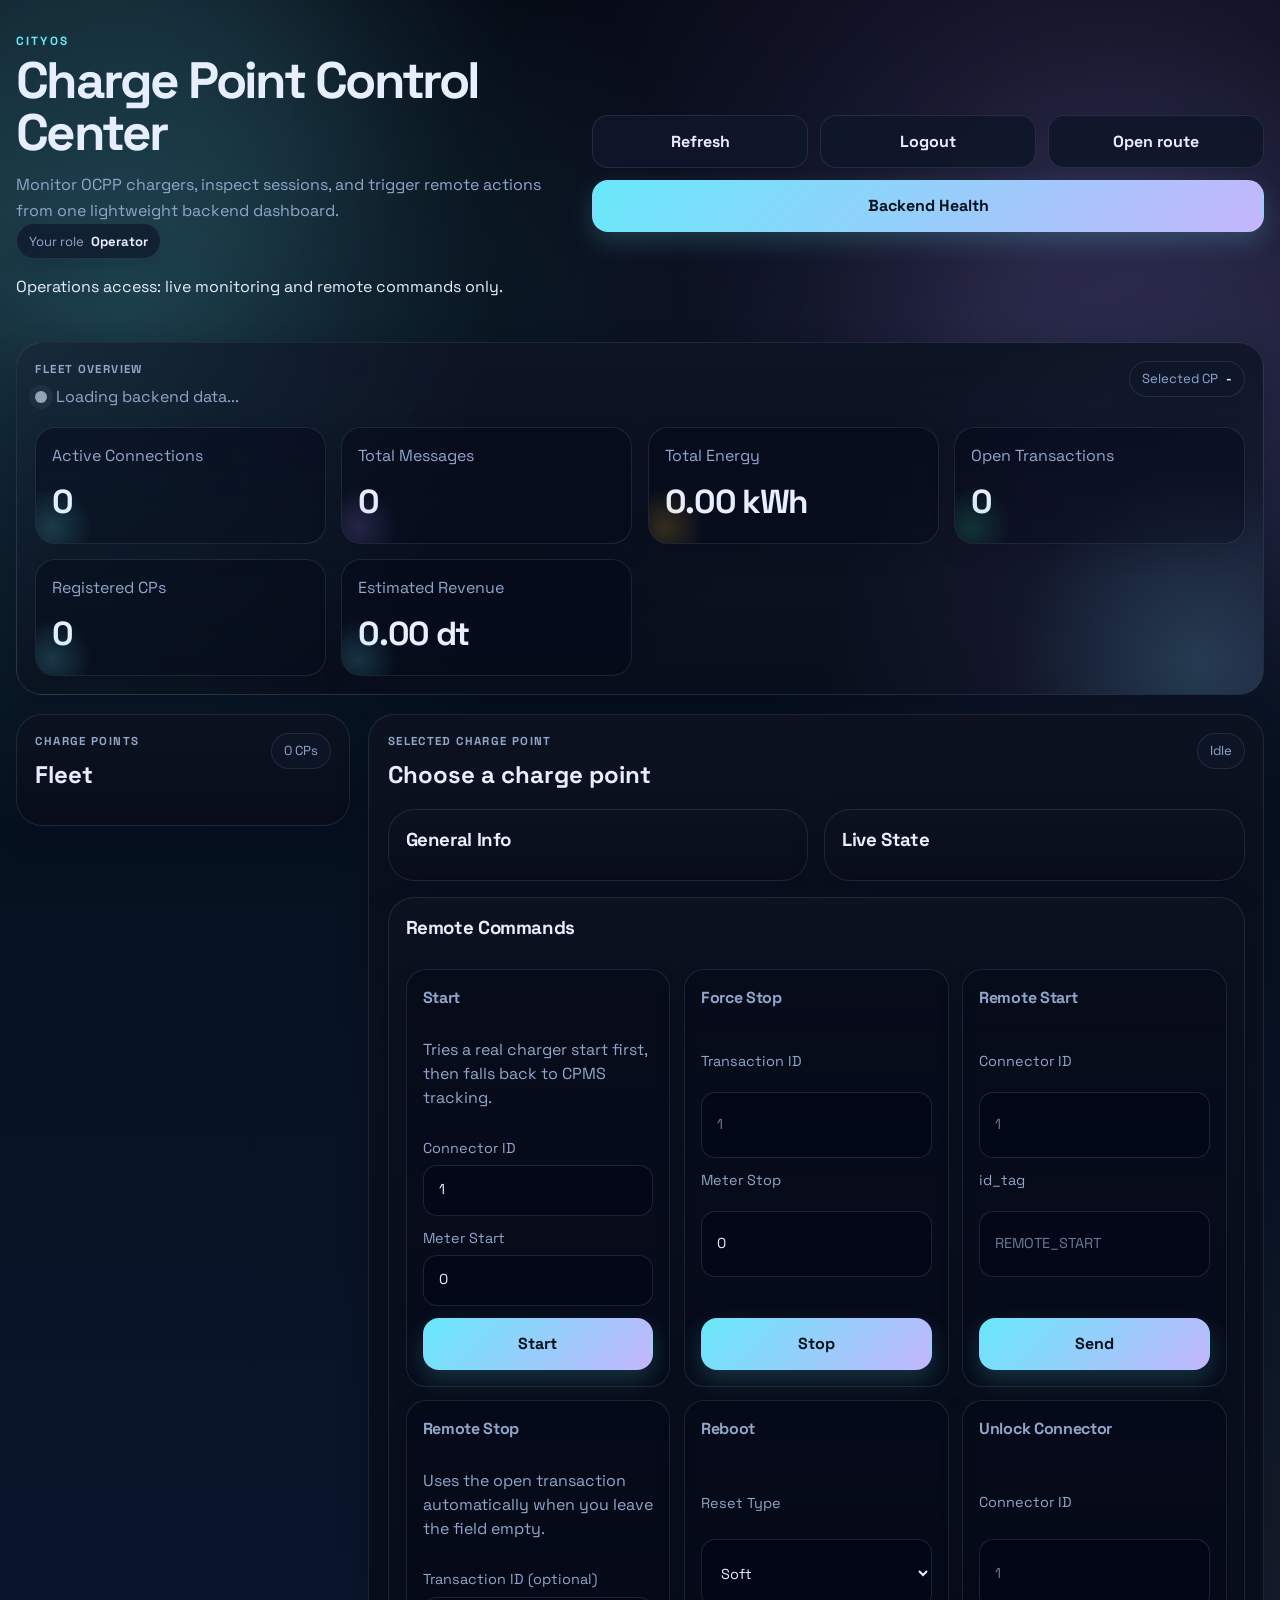
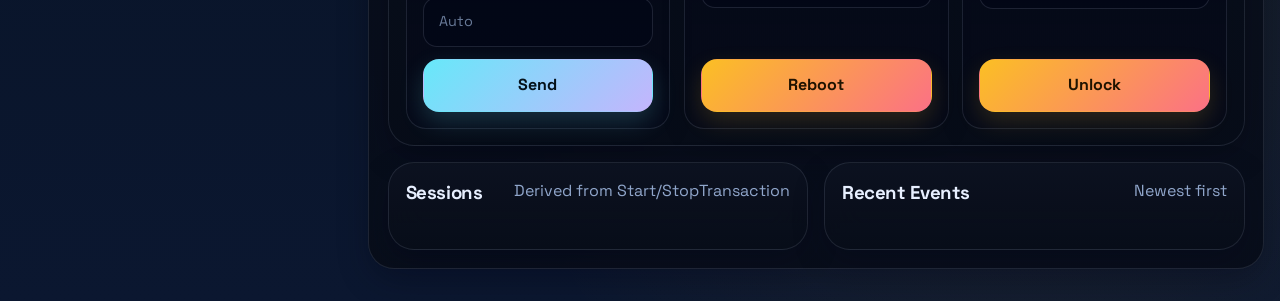
==== frontend/dashboard.html @ ec41eb7d "Refactor login page and styles; remove obsolete test files - Updated the title and meta description " ====
<!doctype html>
<html lang="en">
  <head>
    <meta charset="UTF-8" />
    <meta name="viewport" content="width=device-width, initial-scale=1.0" />
    <title>CityOs Dashboard</title>
    <meta
      name="description"
      content="dashboard for monitoring OCPP charge points and sending remote commands."
    />
    <link rel="canonical" href="/cityos" />
    <link rel="stylesheet" href="/frontend/styles.css" />
    <script defer src="/frontend/app.js"></script>
  </head>
  <body>
    <div class="bg-orb bg-orb-a"></div>
    <div class="bg-orb bg-orb-b"></div>

    <div id="app-shell" class="app-shell">
      <header class="shell header">
        <div>
          <p class="eyebrow">CityOs</p>
          <h1>Charge Point Control Center</h1>
          <p class="lede">
            Monitor OCPP chargers, inspect sessions, and trigger remote actions from one lightweight backend dashboard.
          </p>
          <div class="meta-chip role-chip">
            <span>Your role</span>
            <strong id="role-badge">operator</strong>
          </div>
          <p id="role-description" class="role-description">Operations view.</p>
        </div>
        <div class="header-actions">
          <button id="refresh-btn" class="btn btn-secondary" type="button">Refresh</button>
          <button id="logout-btn" class="btn btn-secondary" type="button">Logout</button>
          <a class="btn btn-secondary" href="/cityos">Open route</a>
          <a class="btn btn-primary" href="/health" target="_blank" rel="noreferrer">Backend Health</a>
        </div>
      </header>

      <main class="shell layout">
        <section class="panel hero">
          <div class="hero-top">
            <div>
              <p class="section-label">Fleet Overview</p>
              <div class="status-row">
                <span id="global-status" class="status-dot status-unknown"></span>
                <span id="global-status-text">Loading backend data...</span>
              </div>
            </div>
            <div class="meta-chip">
              <span>Selected CP</span>
              <strong id="selected-cp-label">-</strong>
            </div>
          </div>

          <div class="stats-grid">
            <article class="stat-card">
              <span>Active Connections</span>
              <strong id="metric-active-connections">0</strong>
            </article>
            <article class="stat-card">
              <span>Total Messages</span>
              <strong id="metric-total-messages">0</strong>
            </article>
            <article class="stat-card">
              <span>Total Energy</span>
              <strong id="metric-total-energy">0.00 kWh</strong>
            </article>
            <article class="stat-card">
              <span>Open Transactions</span>
              <strong id="metric-open-transactions">0</strong>
            </article>
            <article class="stat-card">
              <span>Registered CPs</span>
              <strong id="metric-registered-cps">0</strong>
            </article>
            <article class="stat-card">
              <span>Estimated Revenue</span>
              <strong id="metric-estimated-revenue">0.00 dt</strong>
            </article>
          </div>
        </section>

        <section class="panel sidebar">
          <div class="panel-head">
            <div>
              <p class="section-label">Charge Points</p>
              <h2>Fleet</h2>
            </div>
            <span id="fleet-count" class="badge">0 CPs</span>
          </div>
          <div id="cp-list" class="cp-list"></div>
        </section>

        <section class="panel detail">
          <div class="panel-head">
            <div>
              <p class="section-label">Selected Charge Point</p>
              <h2 id="detail-title">Choose a charge point</h2>
            </div>
            <span id="detail-status" class="badge badge-neutral">Idle</span>
          </div>

          <div class="detail-grid">
            <div class="card">
              <h3>General Info</h3>
              <dl id="general-info" class="kv-list"></dl>
            </div>

            <div class="card">
              <h3>Live State</h3>
              <dl id="live-state" class="kv-list"></dl>
            </div>

            <div class="card full-span">
              <div class="panel-head slim">
                <h3>Remote Commands</h3>
              </div>

              <div class="command-grid">
                <form id="force-start-form" class="command-card">
                  <h4>Start</h4>
                  <p class="note">Tries a real charger start first, then falls back to CPMS tracking.</p>
                  <label>Connector ID <input name="connector_id" type="number" min="1" value="1" /></label>
                  <label>Meter Start <input name="meter_start" type="number" min="0" value="0" /></label>
                  <button class="btn btn-primary" type="submit">Start</button>
                </form>

                <form id="force-stop-form" class="command-card">
                  <h4>Force Stop</h4>
                  <label>Transaction ID <input name="transaction_id" type="number" min="1" placeholder="1" /></label>
                  <label>Meter Stop <input name="meter_stop" type="number" min="0" value="0" /></label>
                  <button class="btn btn-primary" type="submit">Stop</button>
                </form>

                <form id="remote-start-form" class="command-card">
                  <h4>Remote Start</h4>
                  <label>Connector ID <input name="connector_id" type="number" min="1" placeholder="1" /></label>
                  <label>id_tag <input name="id_tag" type="text" placeholder="REMOTE_START" /></label>
                  <button class="btn btn-primary" type="submit">Send</button>
                </form>

                <form id="remote-stop-form" class="command-card">
                  <h4>Remote Stop</h4>
                  <p class="note">Uses the open transaction automatically when you leave the field empty.</p>
                  <label>Transaction ID (optional) <input name="transaction_id" type="number" min="1" placeholder="Auto" /></label>
                  <button class="btn btn-primary" type="submit">Send</button>
                </form>

                <form id="remote-reboot-form" class="command-card">
                  <h4>Reboot</h4>
                  <label>
                    Reset Type
                    <select name="reset_type">
                      <option value="Soft">Soft</option>
                      <option value="Hard">Hard</option>
                    </select>
                  </label>
                  <button class="btn btn-warning" type="submit">Reboot</button>
                </form>

                <form id="unlock-form" class="command-card">
                  <h4>Unlock Connector</h4>
                  <label>Connector ID <input name="connector_id" type="number" min="1" placeholder="1" /></label>
                  <button class="btn btn-warning" type="submit">Unlock</button>
                </form>
              </div>
            </div>

            <div class="card full-span">
              <div class="panel-head slim">
                <h3>Administration</h3>
              </div>

              <div class="admin-grid">
                <section class="admin-card" id="charge-point-card" data-role="management">
                  <div class="panel-head slim">
                    <h4>Register Charge Point</h4>
                    <span class="note">Adds offline or upcoming chargers to the fleet</span>
                  </div>

                  <form id="charge-point-form" class="admin-form">
                    <label>CPID <input name="cp_id" type="text" placeholder="CP-001" required /></label>
                    <label>Label <input name="label" type="text" placeholder="Main entrance charger" /></label>
                    <label>Site <input name="site" type="text" placeholder="HQ" /></label>
                    <label>Connector Count <input name="connector_count" type="number" min="1" value="1" /></label>
                    <label>Tariff per kWh <input name="tariff_per_kwh" type="number" min="0" step="0.01" placeholder="0.35" /></label>
                    <label>Notes <input name="notes" type="text" placeholder="Optional context" /></label>
                    <button class="btn btn-primary" type="submit">Save Charge Point</button>
                  </form>

                  <div id="registered-cp-list" class="entity-list"></div>
                </section>

                <section class="admin-card" id="user-card" data-role="admin">
                  <div class="panel-head slim">
                    <h4>Users</h4>
                    <span class="note">Admin, STEG, and operator accounts</span>
                  </div>

                  <form id="user-form" class="admin-form">
                    <label>Email <input name="email" type="email" placeholder="operator@rback.local" required /></label>
                    <label>Name <input name="name" type="text" placeholder="Operator" /></label>
                    <label>Password <input name="password" type="password" placeholder="Create password" required /></label>
                    <label>Role
                      <select name="role">
                        <option value="operator">operator</option>
                        <option value="steg">STEG</option>
                        <option value="admin">admin</option>
                      </select>
                    </label>
                    <button class="btn btn-primary" type="submit">Create User</button>
                  </form>

                  <div id="user-list" class="entity-list"></div>
                </section>
              </div>
            </div>

            <div class="card full-span" id="billing-card" data-role="billing">
              <div class="panel-head slim">
                <h3>Billing</h3>
                <span class="note">Fixed tariff x delivered energy</span>
              </div>
              <dl id="billing-summary" class="kv-list"></dl>
            </div>

            <div class="card">
              <div class="panel-head slim">
                <h3>Sessions</h3>
                <span class="note">Derived from Start/StopTransaction</span>
              </div>
              <div id="session-list" class="timeline"></div>
            </div>

            <div class="card">
              <div class="panel-head slim">
                <h3>Recent Events</h3>
                <span class="note">Newest first</span>
              </div>
              <div id="event-list" class="timeline"></div>
            </div>
          </div>
        </section>
      </main>

      <template id="cp-item-template">
        <button class="cp-item" type="button">
          <div>
            <strong class="cp-item-id"></strong>
            <p class="cp-item-subtitle"></p>
          </div>
          <span class="badge badge-neutral cp-item-badge"></span>
        </button>
      </template>

      <template id="timeline-item-template">
        <article class="timeline-item">
          <div class="timeline-item-head">
            <strong class="timeline-title"></strong>
            <span class="timeline-time"></span>
          </div>
          <p class="timeline-body"></p>
        </article>
      </template>

      <div id="toast" class="toast" aria-live="polite"></div>
    </div>
  </body>
</html>
---- frontend/styles.css ----
@import url('https://fonts.googleapis.com/css2?family=JetBrains+Mono:wght@400;600&family=Space+Grotesk:wght@400;500;700&display=swap');

:root {
  color-scheme: dark;
  --bg: #06111f;
  --bg-2: #0b1730;
  --bg-3: #050b16;
  --panel: rgba(14, 22, 39, 0.78);
  --panel-strong: rgba(10, 16, 30, 0.95);
  --border: rgba(148, 163, 184, 0.16);
  --border-strong: rgba(94, 234, 212, 0.34);
  --text: #e7efff;
  --muted: #90a6cb;
  --accent: #67e8f9;
  --accent-2: #a78bfa;
  --accent-3: #fbbf24;
  --danger: #fb7185;
  --warning: #fbbf24;
  --success: #34d399;
  --shadow: 0 24px 70px rgba(2, 6, 23, 0.42);
  --shadow-soft: 0 12px 32px rgba(2, 6, 23, 0.24);
  --radius: 26px;
}

* {
  box-sizing: border-box;
}

html {
  scroll-behavior: smooth;
}

body {
  margin: 0;
  min-height: 100vh;
  font-family: 'Space Grotesk', sans-serif;
  line-height: 1.5;
  color: var(--text);
  background:
    radial-gradient(circle at 10% 15%, rgba(103, 232, 249, 0.16), transparent 28%),
    radial-gradient(circle at 85% 10%, rgba(167, 139, 250, 0.16), transparent 30%),
    radial-gradient(circle at 80% 85%, rgba(251, 191, 36, 0.08), transparent 28%),
    linear-gradient(180deg, #030711 0%, var(--bg) 40%, var(--bg-2) 100%);
}

body.auth-locked {
  overflow: hidden;
}

button,
input,
select {
  font: inherit;
}

button {
  cursor: pointer;
}

input,
select {
  width: 100%;
  border-radius: 14px;
  border: 1px solid rgba(148, 163, 184, 0.2);
  background: rgba(2, 6, 23, 0.72);
  color: var(--text);
  padding: 0.85rem 0.95rem;
  transition: border-color 0.2s ease, transform 0.2s ease;
}

input:focus,
select:focus {
  outline: none;
  border-color: rgba(94, 234, 212, 0.75);
  box-shadow: 0 0 0 4px rgba(94, 234, 212, 0.12);
}

.shell {
  width: min(1480px, calc(100vw - 2rem));
  margin: 0 auto;
}

.app-shell {
  display: block;
  position: relative;
  z-index: 1;
}

.login-screen {
  min-height: 100vh;
  display: grid;
  align-items: center;
  padding: 2rem 0;
}

.login-card {
  display: grid;
  grid-template-columns: minmax(0, 1.05fr) minmax(320px, 0.95fr);
  gap: 1.4rem;
  width: min(920px, 100%);
  margin: 0 auto;
  padding: 1.4rem;
  border-radius: 30px;
  border: 1px solid rgba(148, 163, 184, 0.18);
  background:
    radial-gradient(circle at top left, rgba(103, 232, 249, 0.14), transparent 34%),
    radial-gradient(circle at bottom right, rgba(167, 139, 250, 0.14), transparent 32%),
    linear-gradient(180deg, rgba(12, 18, 32, 0.96), rgba(7, 13, 24, 0.9));
  box-shadow: var(--shadow);
  backdrop-filter: blur(18px);
  animation: fade-up 420ms ease both;
}

.login-card.single-column {
  grid-template-columns: minmax(0, 1fr);
  width: min(560px, 100%);
}

.login-copy {
  display: grid;
  align-content: center;
  padding: 1.2rem;
  border-radius: 24px;
  background:
    radial-gradient(circle at top left, rgba(94, 234, 212, 0.14), transparent 42%),
    radial-gradient(circle at bottom right, rgba(124, 58, 237, 0.16), transparent 40%),
    rgba(2, 6, 23, 0.34);
}

.login-copy .lede {
  max-width: 36ch;
}

.login-form {
  display: grid;
  align-content: center;
  gap: 0.9rem;
  padding: 1.2rem;
  border-radius: 24px;
  border: 1px solid var(--border);
  background: linear-gradient(180deg, rgba(2, 6, 23, 0.58), rgba(2, 6, 23, 0.42));
}

.login-form label {
  display: grid;
  gap: 0.35rem;
  color: var(--muted);
  font-size: 0.92rem;
}

.login-submit {
  width: 100%;
}

.login-error {
  min-height: 1.25rem;
  margin: 0;
  color: #fda4af;
  font-size: 0.92rem;
}

.login-note {
  margin: 0;
}

.header {
  display: flex;
  justify-content: space-between;
  gap: 1rem;
  align-items: center;
  padding: 2rem 0 1.15rem;
  margin-bottom: 0.5rem;
  animation: fade-up 520ms ease both;
}

.eyebrow {
  margin: 0 0 0.35rem;
  color: var(--accent);
  text-transform: uppercase;
  letter-spacing: 0.18em;
  font-size: 0.74rem;
  font-weight: 700;
}

h1,
h2,
h3,
h4,
strong {
  margin: 0;
  font-family: 'Space Grotesk', sans-serif;
}

h1 {
  font-size: clamp(2.2rem, 4vw, 4rem);
  line-height: 1;
  letter-spacing: -0.05em;
}

.lede {
  max-width: 68ch;
  margin: 0.9rem 0 0;
  color: var(--muted);
  line-height: 1.6;
}

.header-actions {
  display: flex;
  flex-wrap: wrap;
  gap: 0.75rem;
  justify-content: flex-end;
  min-width: min(100%, 42rem);
}

.header-actions .btn {
  flex: 1 1 10rem;
}

.layout {
  display: grid;
  grid-template-columns: 334px minmax(0, 1fr);
  gap: 1.15rem;
  padding-bottom: 2rem;
  align-items: start;
}

.panel,
.card {
  background:
    linear-gradient(180deg, rgba(12, 18, 32, 0.96), rgba(8, 13, 25, 0.9));
  border: 1px solid var(--border);
  border-radius: var(--radius);
  box-shadow: var(--shadow-soft);
  backdrop-filter: blur(18px);
}

.panel {
  padding: 1.15rem;
}

.hero {
  grid-column: 1 / -1;
  position: relative;
  overflow: hidden;
  background:
    radial-gradient(circle at top left, rgba(103, 232, 249, 0.1), transparent 36%),
    radial-gradient(circle at bottom right, rgba(167, 139, 250, 0.12), transparent 34%),
    linear-gradient(180deg, rgba(13, 20, 36, 0.98), rgba(9, 15, 28, 0.92));
}

.hero::after {
  content: '';
  position: absolute;
  inset: auto -10% -45% auto;
  width: 24rem;
  height: 24rem;
  border-radius: 999px;
  background: radial-gradient(circle, rgba(103, 232, 249, 0.15), transparent 68%);
  pointer-events: none;
}

.hero .panel-head,
.detail .panel-head,
.sidebar .panel-head {
  position: relative;
  z-index: 1;
}

.hero-top,
.panel-head {
  display: flex;
  justify-content: space-between;
  gap: 1rem;
  align-items: flex-start;
}

.panel-head.slim {
  margin-bottom: 1rem;
}

.section-label {
  margin: 0 0 0.4rem;
  color: var(--muted);
  text-transform: uppercase;
  letter-spacing: 0.12em;
  font-size: 0.72rem;
  font-weight: 700;
}

.status-row {
  display: flex;
  align-items: center;
  gap: 0.55rem;
  color: var(--muted);
}

.status-dot {
  width: 0.75rem;
  height: 0.75rem;
  border-radius: 999px;
  background: #64748b;
  box-shadow: 0 0 0 6px rgba(148, 163, 184, 0.08);
}

.status-connected {
  background: #34d399;
  box-shadow: 0 0 0 6px rgba(52, 211, 153, 0.12);
}

.status-warning {
  background: #fbbf24;
  box-shadow: 0 0 0 6px rgba(251, 191, 36, 0.12);
}

.status-danger {
  background: #fb7185;
  box-shadow: 0 0 0 6px rgba(251, 113, 133, 0.12);
}

.status-unknown {
  background: #94a3b8;
}

.meta-chip,
.badge {
  display: inline-flex;
  align-items: center;
  gap: 0.45rem;
  padding: 0.45rem 0.75rem;
  border-radius: 999px;
  border: 1px solid var(--border);
  background: rgba(15, 23, 42, 0.72);
  color: var(--muted);
  font-size: 0.82rem;
}

.meta-chip {
  box-shadow: 0 10px 22px rgba(2, 6, 23, 0.12);
}

.meta-chip strong {
  color: var(--text);
}

.badge-neutral {
  color: var(--muted);
}

.badge-success {
  border-color: rgba(52, 211, 153, 0.3);
  color: #86efac;
}

.badge-danger {
  border-color: rgba(251, 113, 133, 0.3);
  color: #fda4af;
}

.badge-warning {
  border-color: rgba(251, 191, 36, 0.3);
  color: #fde68a;
}

.stats-grid {
  display: grid;
  grid-template-columns: repeat(4, minmax(0, 1fr));
  gap: 0.95rem;
  margin-top: 1.15rem;
  position: relative;
  z-index: 1;
}

.stat-card,
.command-card {
  border: 1px solid var(--border);
  border-radius: 20px;
  background: linear-gradient(180deg, rgba(2, 6, 23, 0.46), rgba(2, 6, 23, 0.34));
  padding: 1rem;
  box-shadow: 0 8px 24px rgba(2, 6, 23, 0.14);
}

.stat-card {
  position: relative;
  overflow: hidden;
  min-height: 112px;
}

.stat-card::before {
  content: '';
  position: absolute;
  inset: auto auto -1.5rem -1.5rem;
  width: 5rem;
  height: 5rem;
  border-radius: 999px;
  background: radial-gradient(circle, rgba(103, 232, 249, 0.18), transparent 70%);
  pointer-events: none;
}

.stat-card:nth-child(2)::before {
  background: radial-gradient(circle, rgba(167, 139, 250, 0.18), transparent 70%);
}

.stat-card:nth-child(3)::before {
  background: radial-gradient(circle, rgba(251, 191, 36, 0.18), transparent 70%);
}

.stat-card:nth-child(4)::before {
  background: radial-gradient(circle, rgba(52, 211, 153, 0.18), transparent 70%);
}

.stat-card span,
.command-card h4,
.kv-list dt,
.note,
.timeline-time {
  color: var(--muted);
}

.stat-card strong {
  display: block;
  margin-top: 0.55rem;
  font-size: clamp(1.35rem, 2.6vw, 2.2rem);
  letter-spacing: -0.04em;
}

.sidebar {
  position: sticky;
  top: 1rem;
  align-self: start;
  max-height: calc(100vh - 2rem);
  overflow: auto;
  padding-bottom: 1rem;
}

.sidebar::-webkit-scrollbar,
.timeline::-webkit-scrollbar,
.cp-list::-webkit-scrollbar {
  width: 10px;
}

.sidebar::-webkit-scrollbar-thumb,
.timeline::-webkit-scrollbar-thumb,
.cp-list::-webkit-scrollbar-thumb {
  background: rgba(148, 163, 184, 0.22);
  border-radius: 999px;
}

.cp-list {
  display: grid;
  gap: 0.75rem;
  margin-top: 1rem;
  padding-right: 0.15rem;
}

.cp-item {
  display: flex;
  justify-content: space-between;
  align-items: center;
  gap: 1rem;
  width: 100%;
  border-radius: 18px;
  border: 1px solid var(--border);
  background:
    linear-gradient(180deg, rgba(15, 23, 42, 0.96), rgba(9, 15, 28, 0.96));
  color: var(--text);
  padding: 0.95rem 1rem;
  text-align: left;
  transition: transform 0.18s ease, border-color 0.18s ease, background 0.18s ease, box-shadow 0.18s ease;
}

.cp-item:hover,
.cp-item:focus-visible {
  transform: translateY(-2px);
  border-color: rgba(103, 232, 249, 0.45);
  box-shadow: 0 14px 30px rgba(2, 6, 23, 0.18);
}

.cp-item.active {
  border-color: rgba(103, 232, 249, 0.6);
  background:
    radial-gradient(circle at top right, rgba(103, 232, 249, 0.12), transparent 30%),
    linear-gradient(180deg, rgba(10, 30, 34, 0.98), rgba(9, 15, 28, 0.98));
}

.cp-item-id {
  display: block;
  font-size: 1.02rem;
}

.cp-item-subtitle {
  margin: 0.25rem 0 0;
  color: var(--muted);
  font-size: 0.86rem;
}

.detail {
  display: grid;
  gap: 1rem;
}

.detail-grid {
  display: grid;
  grid-template-columns: repeat(2, minmax(0, 1fr));
  gap: 1rem;
}

.card {
  padding: 1rem 1.05rem;
}

.card h3,
.command-card h4 {
  letter-spacing: -0.02em;
}

.card h3 {
  margin-bottom: 0.65rem;
}

.full-span {
  grid-column: 1 / -1;
}

.kv-list {
  display: grid;
  grid-template-columns: 1fr;
  gap: 0.8rem;
  margin: 0;
}

.kv-row {
  display: grid;
  gap: 0.25rem;
}

.kv-row dd {
  margin: 0;
  color: var(--text);
  word-break: break-word;
}

.command-grid {
  display: grid;
  grid-template-columns: repeat(3, minmax(0, 1fr));
  gap: 0.85rem;
}

.admin-grid {
  display: grid;
  grid-template-columns: repeat(2, minmax(0, 1fr));
  gap: 0.9rem;
}

.admin-card {
  display: grid;
  gap: 0.85rem;
  padding: 1rem;
  border: 1px solid var(--border);
  border-radius: 22px;
  background: rgba(2, 6, 23, 0.34);
}

.admin-card h4 {
  font-size: 1rem;
}

.admin-form {
  display: grid;
  gap: 0.75rem;
}

.admin-form label {
  display: grid;
  gap: 0.35rem;
  color: var(--muted);
  font-size: 0.9rem;
}

.entity-list {
  display: grid;
  gap: 0.7rem;
}

.entity-item {
  display: grid;
  gap: 0.45rem;
  border: 1px solid rgba(148, 163, 184, 0.16);
  border-radius: 18px;
  background: rgba(15, 23, 42, 0.56);
  padding: 0.85rem;
}

.entity-item-head {
  display: flex;
  justify-content: space-between;
  gap: 0.75rem;
  align-items: center;
}

.entity-item-body {
  margin: 0;
  color: var(--muted);
  font-size: 0.9rem;
}

.command-card {
  display: grid;
  gap: 0.75rem;
}

.command-card h4 {
  font-size: 1rem;
}

.command-card label {
  display: grid;
  gap: 0.35rem;
  color: var(--muted);
  font-size: 0.9rem;
}

.command-card input,
.command-card select,
.login-form input {
  border-color: rgba(148, 163, 184, 0.18);
  background: rgba(2, 6, 23, 0.7);
}

.command-card input::placeholder,
.login-form input::placeholder {
  color: rgba(144, 166, 203, 0.72);
}

.command-card button {
  margin-top: auto;
}

.btn {
  display: inline-flex;
  justify-content: center;
  align-items: center;
  gap: 0.45rem;
  border: 1px solid transparent;
  border-radius: 16px;
  padding: 0.82rem 1.05rem;
  min-height: 2.75rem;
  font-weight: 700;
  text-decoration: none;
  transition: transform 0.18s ease, box-shadow 0.18s ease, opacity 0.18s ease;
}

.btn:hover,
.btn:focus-visible {
  transform: translateY(-1px);
}

.btn-primary {
  color: #04111a;
  background: linear-gradient(135deg, #67e8f9, #c4b5fd);
  box-shadow: 0 10px 24px rgba(103, 232, 249, 0.18);
}

.btn-secondary {
  color: var(--text);
  background: rgba(15, 23, 42, 0.9);
  border-color: var(--border);
}

.btn-warning {
  color: #1f1300;
  background: linear-gradient(135deg, #fbbf24, #fb7185);
  box-shadow: 0 10px 24px rgba(251, 191, 36, 0.16);
}

.login-submit,
.command-card button,
.header-actions .btn,
.btn-primary,
.btn-secondary,
.btn-warning {
  width: 100%;
}

.timeline {
  display: grid;
  gap: 0.75rem;
}

.timeline-item {
  border: 1px solid var(--border);
  background: rgba(2, 6, 23, 0.44);
  border-radius: 18px;
  padding: 0.9rem;
}

.timeline-item + .timeline-item {
  margin-top: 0.05rem;
}

.timeline-item-head {
  display: flex;
  justify-content: space-between;
  gap: 0.75rem;
  align-items: baseline;
  margin-bottom: 0.45rem;
}

.timeline-title {
  font-size: 0.95rem;
}

.timeline-body {
  margin: 0;
  color: var(--text);
  font-size: 0.92rem;
  line-height: 1.5;
  word-break: break-word;
}

.toast {
  position: fixed;
  right: 1rem;
  bottom: 1rem;
  min-width: 280px;
  max-width: min(480px, calc(100vw - 2rem));
  padding: 1rem 1.1rem;
  border-radius: 18px;
  border: 1px solid var(--border);
  background: rgba(7, 15, 30, 0.96);
  box-shadow: var(--shadow);
  color: var(--text);
  opacity: 0;
  transform: translateY(12px);
  pointer-events: none;
  transition: opacity 0.22s ease, transform 0.22s ease;
}

.toast.success {
  box-shadow: 0 20px 60px rgba(52, 211, 153, 0.08), var(--shadow);
}

.toast.error {
  box-shadow: 0 20px 60px rgba(251, 113, 133, 0.08), var(--shadow);
}

.toast.show {
  opacity: 1;
  transform: translateY(0);
}

.toast.success {
  border-color: rgba(52, 211, 153, 0.3);
}

.toast.error {
  border-color: rgba(251, 113, 133, 0.4);
}

.bg-orb {
  position: fixed;
  width: 32rem;
  height: 32rem;
  border-radius: 999px;
  filter: blur(80px);
  pointer-events: none;
  opacity: 0.45;
  z-index: -1;
  mix-blend-mode: screen;
}

.bg-orb-a {
  top: -8rem;
  left: -10rem;
  background: rgba(103, 232, 249, 0.24);
}

.bg-orb-b {
  top: 8rem;
  right: -8rem;
  background: rgba(167, 139, 250, 0.24);
}

@keyframes fade-up {
  from {
    opacity: 0;
    transform: translateY(12px);
  }

  to {
    opacity: 1;
    transform: translateY(0);
  }
}

@media (max-width: 1180px) {
  .login-card,
  .layout {
    grid-template-columns: 1fr;
  }

  .sidebar {
    position: static;
    max-height: none;
  }

  .detail-grid,
  .command-grid,
  .admin-grid,
  .stats-grid {
    grid-template-columns: repeat(2, minmax(0, 1fr));
  }

  .header-actions {
    min-width: 0;
  }
}

@media (max-width: 780px) {
  .shell {
    width: min(100vw - 1rem, 100vw);
  }

  .login-screen {
    padding: 1rem 0;
  }

  .login-card {
    padding: 1rem;
  }

  .header {
    flex-direction: column;
    align-items: start;
  }

  .detail-grid,
  .command-grid,
  .admin-grid,
  .stats-grid {
    grid-template-columns: 1fr;
  }

  .hero-top,
  .panel-head,
  .timeline-item-head {
    flex-direction: column;
    align-items: start;
  }

  .header-actions {
    width: 100%;
  }

  .header-actions .btn {
    flex: 1 1 100%;
  }

  .hero::after {
    width: 16rem;
    height: 16rem;
  }

  .stats-grid {
    gap: 0.75rem;
  }
}
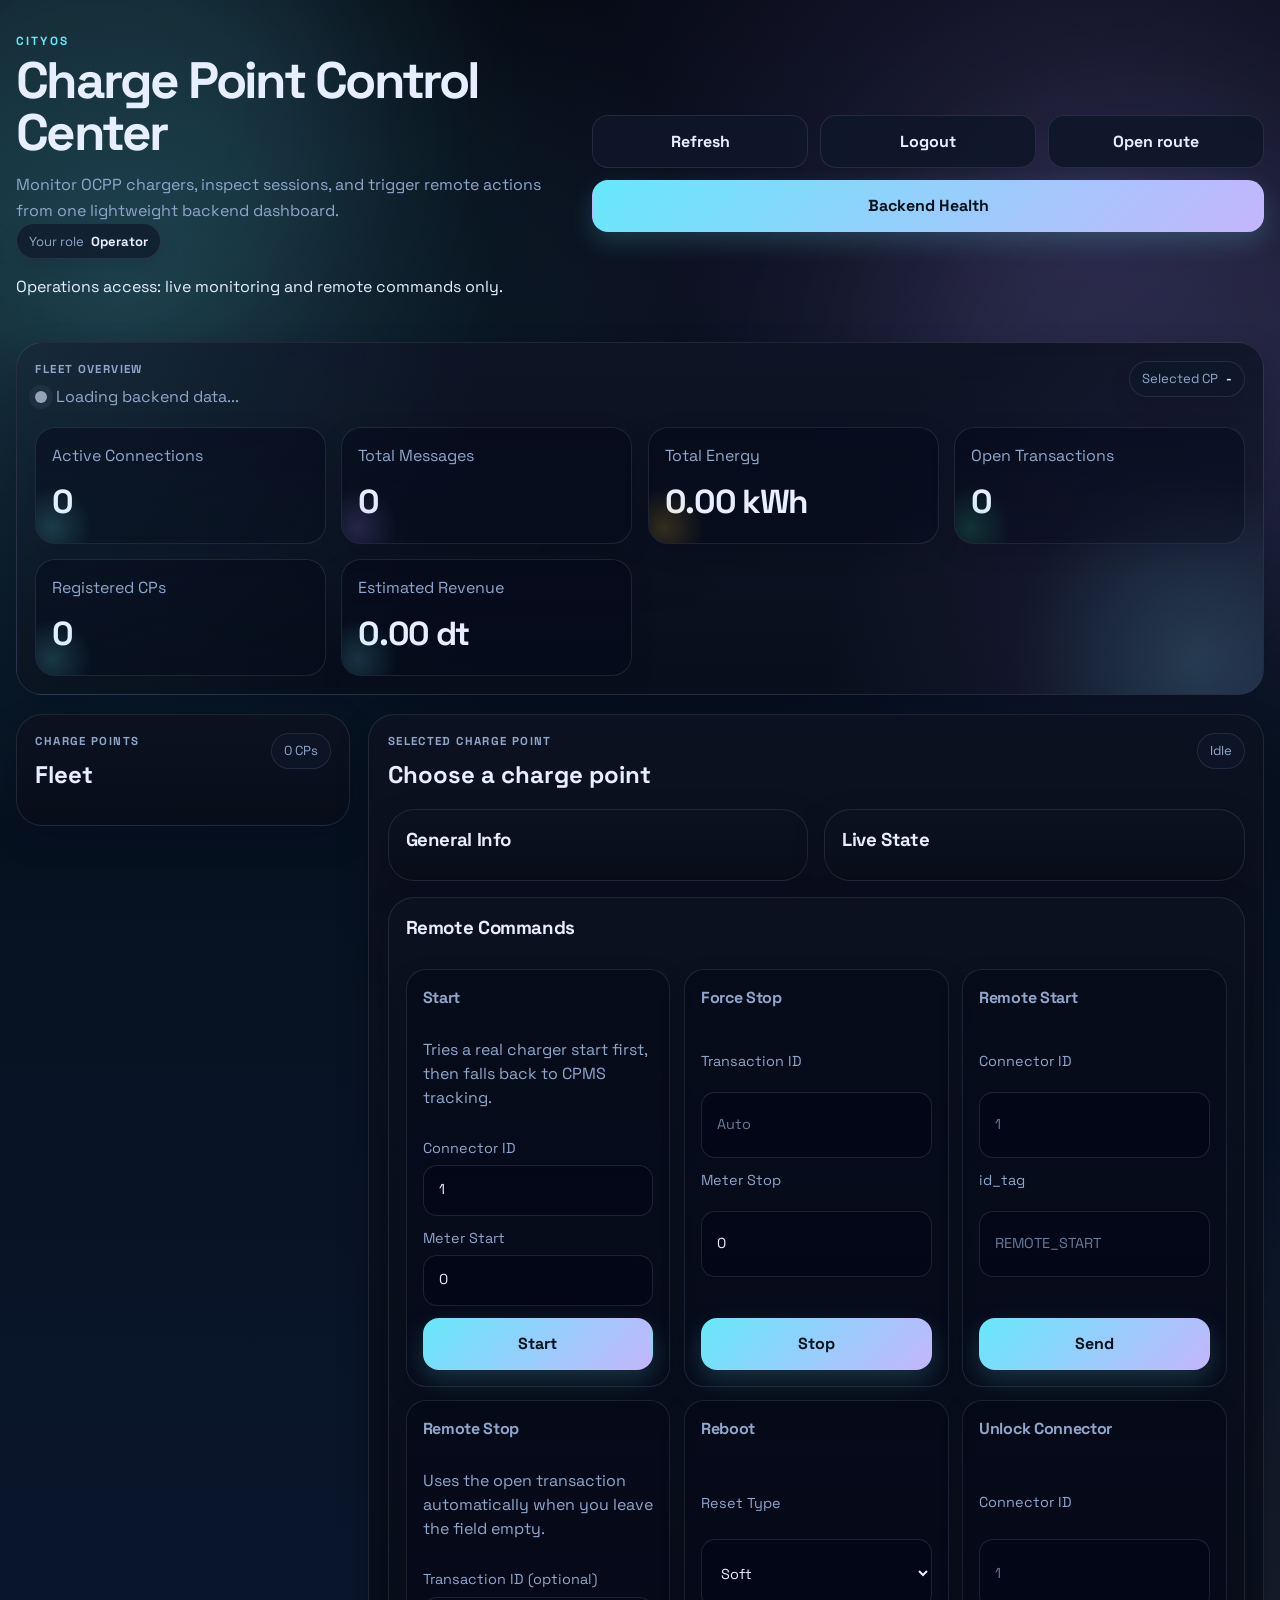
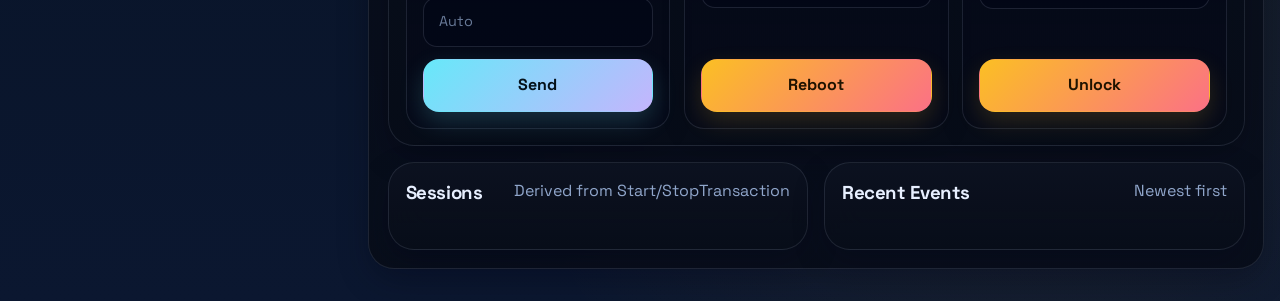
==== commit 4431378c: "feat: Update dashboard forms and styles for improved layout and responsiveness" ====
--- a/frontend/dashboard.html
+++ b/frontend/dashboard.html
@@ -118,55 +118,55 @@
                 <h3>Remote Commands</h3>
               </div>
 
-              <div class="command-grid">
-                <form id="force-start-form" class="command-card">
-                  <h4>Start</h4>
-                  <p class="note">Tries a real charger start first, then falls back to CPMS tracking.</p>
-                  <label>Connector ID <input name="connector_id" type="number" min="1" value="1" /></label>
-                  <label>Meter Start <input name="meter_start" type="number" min="0" value="0" /></label>
-                  <button class="btn btn-primary" type="submit">Start</button>
-                </form>
-
-                <form id="force-stop-form" class="command-card">
-                  <h4>Force Stop</h4>
-                  <label>Transaction ID <input name="transaction_id" type="number" min="1" placeholder="1" /></label>
-                  <label>Meter Stop <input name="meter_stop" type="number" min="0" value="0" /></label>
-                  <button class="btn btn-primary" type="submit">Stop</button>
-                </form>
-
-                <form id="remote-start-form" class="command-card">
-                  <h4>Remote Start</h4>
-                  <label>Connector ID <input name="connector_id" type="number" min="1" placeholder="1" /></label>
-                  <label>id_tag <input name="id_tag" type="text" placeholder="REMOTE_START" /></label>
-                  <button class="btn btn-primary" type="submit">Send</button>
-                </form>
-
-                <form id="remote-stop-form" class="command-card">
-                  <h4>Remote Stop</h4>
-                  <p class="note">Uses the open transaction automatically when you leave the field empty.</p>
-                  <label>Transaction ID (optional) <input name="transaction_id" type="number" min="1" placeholder="Auto" /></label>
-                  <button class="btn btn-primary" type="submit">Send</button>
-                </form>
-
-                <form id="remote-reboot-form" class="command-card">
-                  <h4>Reboot</h4>
-                  <label>
-                    Reset Type
-                    <select name="reset_type">
-                      <option value="Soft">Soft</option>
-                      <option value="Hard">Hard</option>
-                    </select>
-                  </label>
-                  <button class="btn btn-warning" type="submit">Reboot</button>
-                </form>
-
-                <form id="unlock-form" class="command-card">
-                  <h4>Unlock Connector</h4>
-                  <label>Connector ID <input name="connector_id" type="number" min="1" placeholder="1" /></label>
-                  <button class="btn btn-warning" type="submit">Unlock</button>
-                </form>
-              </div>
-            </div>
+<div class="command-grid">
+                 <form id="force-start-form" class="command-card">
+                   <h4>Start</h4>
+                   <p class="note">Tries a real charger start first, then falls back to CPMS tracking.</p>
+                   <label>Connector ID <input name="connector_id" type="number" min="1" value="1" /></label>
+                   <label>Meter Start <input name="meter_start" type="number" min="0" value="0" /></label>
+                   <button class="btn btn-primary" type="submit">Start</button>
+                 </form>
+
+                 <form id="force-stop-form" class="command-card">
+                   <h4>Force Stop</h4>
+                   <label>Transaction ID <input name="transaction_id" type="text" inputmode="numeric" pattern="[0-9]*" placeholder="Auto" /></label>
+                   <label>Meter Stop <input name="meter_stop" type="number" min="0" value="0" /></label>
+                   <button class="btn btn-primary" type="submit">Stop</button>
+                 </form>
+
+                 <form id="remote-start-form" class="command-card">
+                   <h4>Remote Start</h4>
+                   <label>Connector ID <input name="connector_id" type="number" min="1" placeholder="1" /></label>
+                   <label>id_tag <input name="id_tag" type="text" placeholder="REMOTE_START" /></label>
+                   <button class="btn btn-primary" type="submit">Send</button>
+                 </form>
+
+                 <form id="remote-stop-form" class="command-card">
+                   <h4>Remote Stop</h4>
+                   <p class="note">Uses the open transaction automatically when you leave the field empty.</p>
+                   <label>Transaction ID (optional) <input name="transaction_id" type="text" inputmode="numeric" pattern="[0-9]*" placeholder="Auto" /></label>
+                   <button class="btn btn-primary" type="submit">Send</button>
+                 </form>
+
+                 <form id="remote-reboot-form" class="command-card">
+                   <h4>Reboot</h4>
+                   <label>
+                     Reset Type
+                     <select name="reset_type">
+                       <option value="Soft">Soft</option>
+                       <option value="Hard">Hard</option>
+                     </select>
+                   </label>
+                   <button class="btn btn-warning" type="submit">Reboot</button>
+                 </form>
+
+                 <form id="unlock-form" class="command-card">
+                   <h4>Unlock Connector</h4>
+                   <label>Connector ID <input name="connector_id" type="number" min="1" placeholder="1" /></label>
+                   <button class="btn btn-warning" type="submit">Unlock</button>
+                 </form>
+               </div>
+             </div>
 
             <div class="card full-span">
               <div class="panel-head slim">
--- a/frontend/styles.css
+++ b/frontend/styles.css
@@ -689,8 +689,8 @@
 .timeline-item {
   border: 1px solid var(--border);
   background: rgba(2, 6, 23, 0.44);
-  border-radius: 18px;
-  padding: 0.9rem;
+  border-radius: 14px;
+  padding: 0.75rem;
 }
 
 .timeline-item + .timeline-item {
@@ -700,21 +700,45 @@
 .timeline-item-head {
   display: flex;
   justify-content: space-between;
-  gap: 0.75rem;
+  gap: 0.5rem;
   align-items: baseline;
-  margin-bottom: 0.45rem;
+  margin-bottom: 0.35rem;
 }
 
 .timeline-title {
-  font-size: 0.95rem;
+  font-size: 0.9rem;
+  line-height: 1.3;
+}
+
+.timeline-time {
+  font-size: 0.75rem;
 }
 
 .timeline-body {
   margin: 0;
   color: var(--text);
-  font-size: 0.92rem;
-  line-height: 1.5;
+  font-size: 0.88rem;
+  line-height: 1.45;
   word-break: break-word;
+}
+
+.session-grid {
+  display: grid;
+  grid-template-columns: repeat(3, minmax(0, 1fr));
+  gap: 0.5rem 1rem;
+}
+
+.session-item {
+  display: flex;
+  flex-direction: column;
+  gap: 0.15rem;
+}
+
+.session-label {
+  font-size: 0.75rem;
+  color: var(--muted);
+  text-transform: uppercase;
+  letter-spacing: 0.05em;
 }
 
 .toast {
@@ -864,3 +888,68 @@
     gap: 0.75rem;
   }
 }
+
+@media (max-width: 500px) {
+  .session-grid {
+    grid-template-columns: 2fr 2fr;
+    gap: 0.5rem 0.75rem;
+  }
+
+  .session-item {
+    gap: 0.1rem;
+  }
+
+  .session-label {
+    font-size: 0.65rem;
+  }
+
+  .stats-grid {
+    grid-template-columns: 1fr;
+  }
+
+  .detail-grid {
+    gap: 0.7rem;
+  }
+
+  .command-grid {
+    grid-template-columns: 1fr;
+    gap: 1rem;
+  }
+
+  .hero-top {
+    gap: 0.75rem;
+  }
+
+  .panel-head {
+    margin-bottom: 0.5rem;
+  }
+
+  .card {
+    padding: 0.75rem;
+  }
+
+  .card h3 {
+    font-size: 1.05rem;
+  }
+
+  .command-card {
+    padding: 0.85rem;
+  }
+
+  .admin-grid {
+    grid-template-columns: 1fr;
+  }
+
+  .header-actions .btn {
+    flex: 1 1 100%;
+    min-height: 2.75rem;
+  }
+
+  h1 {
+    font-size: clamp(1.6rem, 5vw, 2.2rem);
+  }
+
+  .shell {
+    width: calc(100vw - 0.75rem);
+  }
+}
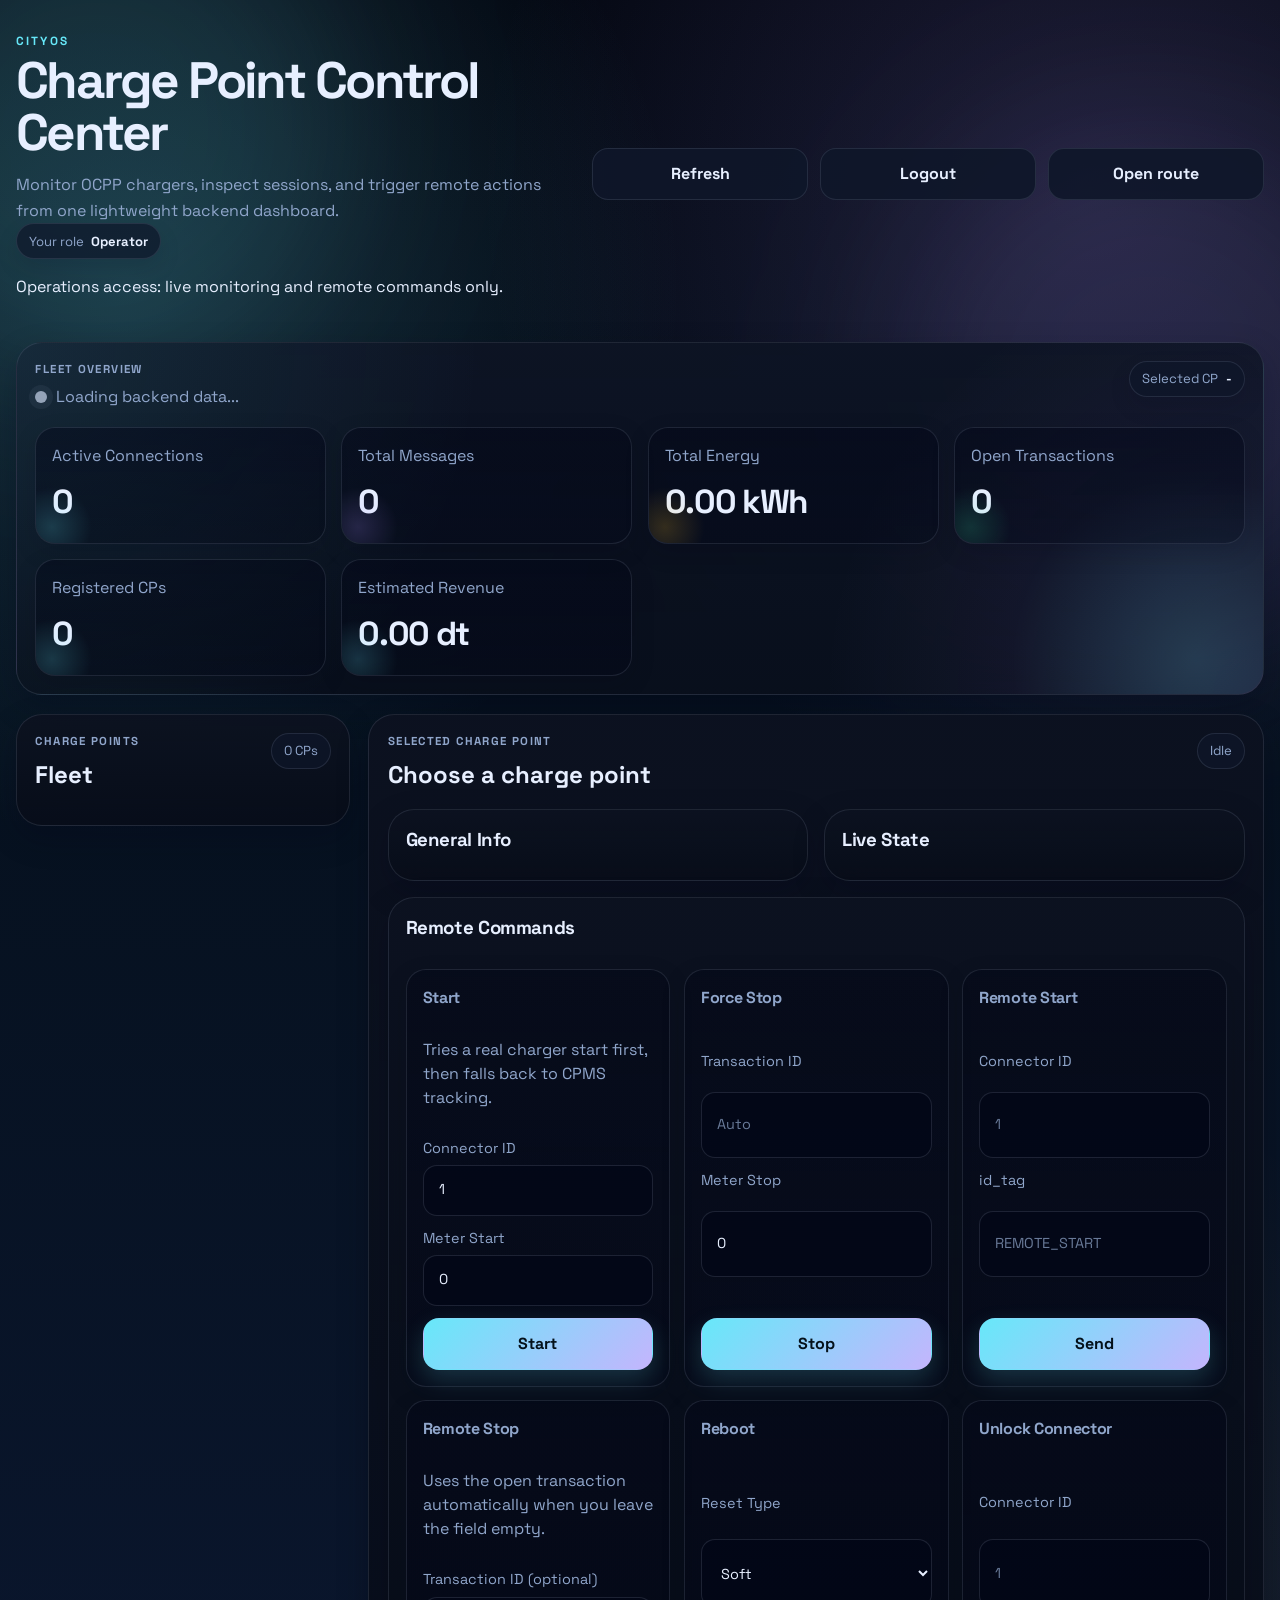
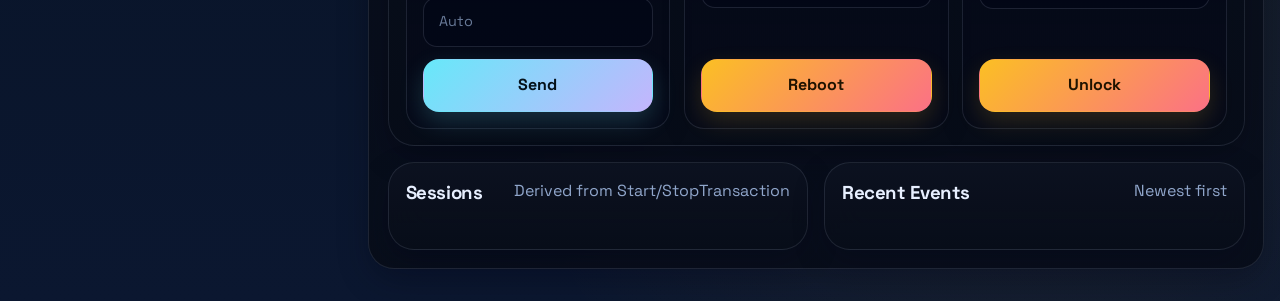
==== commit 654ad8c4: "feat: Remove backend health link from dashboard header" ====
--- a/frontend/dashboard.html
+++ b/frontend/dashboard.html
@@ -34,7 +34,6 @@
           <button id="refresh-btn" class="btn btn-secondary" type="button">Refresh</button>
           <button id="logout-btn" class="btn btn-secondary" type="button">Logout</button>
           <a class="btn btn-secondary" href="/cityos">Open route</a>
-          <a class="btn btn-primary" href="/health" target="_blank" rel="noreferrer">Backend Health</a>
         </div>
       </header>
 
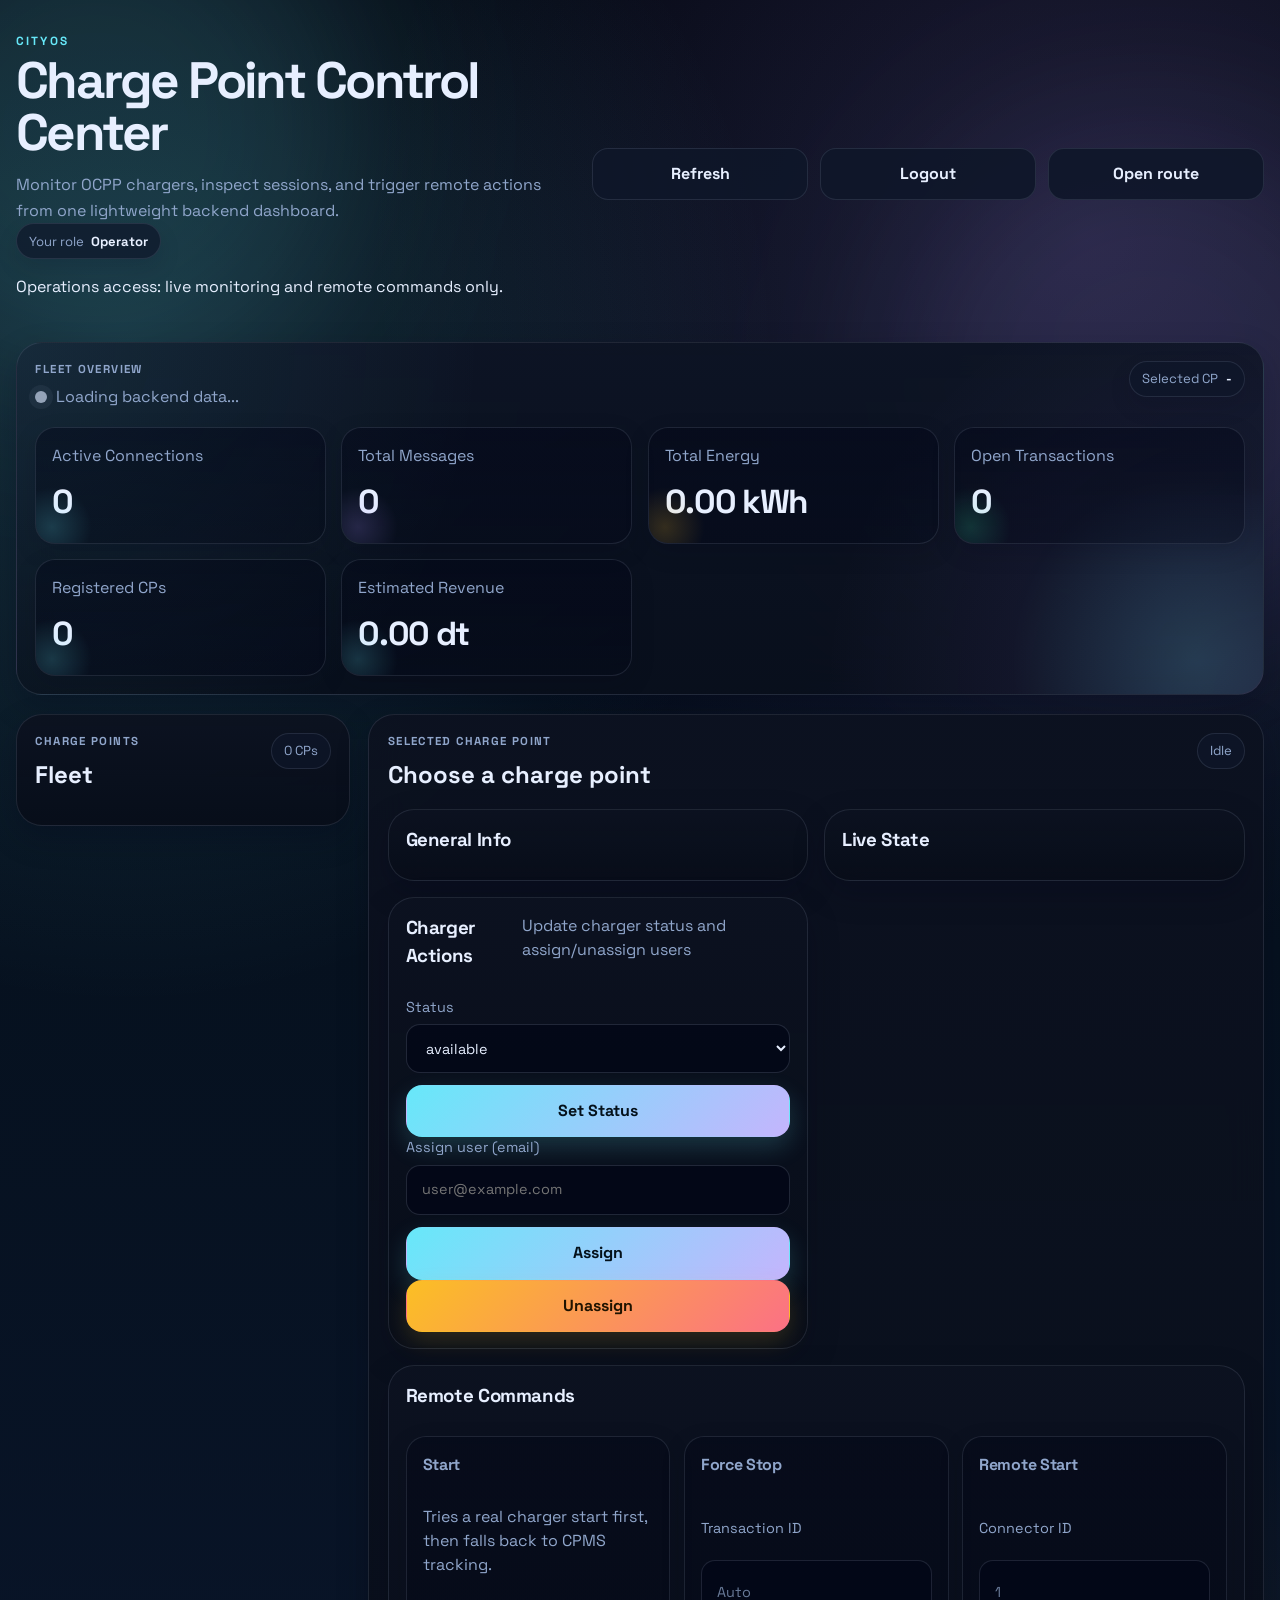
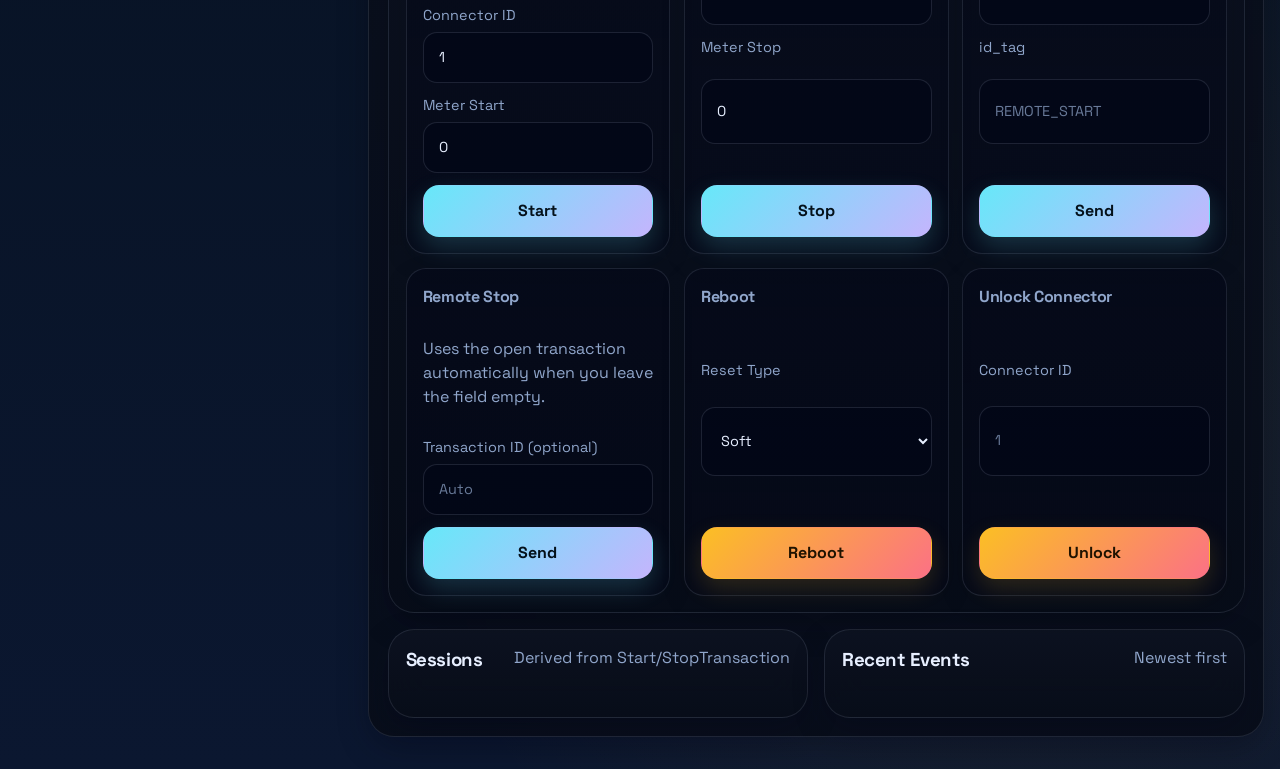
==== commit 1a80b3e3: "feat: Implement station management features including CRUD operations and charger status updates" ====
--- a/frontend/dashboard.html
+++ b/frontend/dashboard.html
@@ -112,6 +112,37 @@
               <dl id="live-state" class="kv-list"></dl>
             </div>
 
+            <div class="card">
+              <div class="panel-head slim">
+                <h3>Charger Actions</h3>
+                <span class="note">Update charger status and assign/unassign users</span>
+              </div>
+              <div class="card-body">
+                <form id="charger-status-form" class="admin-form">
+                  <label>Status
+                    <select name="status">
+                      <option value="available">available</option>
+                      <option value="charging">charging</option>
+                      <option value="faulted">faulted</option>
+                      <option value="maintenance">maintenance</option>
+                      <option value="offline">offline</option>
+                    </select>
+                  </label>
+                  <button class="btn btn-primary" type="submit">Set Status</button>
+                </form>
+
+                <form id="charger-assign-form" class="admin-form">
+                  <label>Assign user (email)
+                    <input name="user_email" type="email" placeholder="user@example.com" />
+                  </label>
+                  <div class="form-actions">
+                    <button class="btn btn-primary" type="submit">Assign</button>
+                    <button id="charger-unassign-btn" class="btn btn-warning" type="button">Unassign</button>
+                  </div>
+                </form>
+              </div>
+            </div>
+
             <div class="card full-span">
               <div class="panel-head slim">
                 <h3>Remote Commands</h3>
@@ -192,23 +223,41 @@
                   <div id="registered-cp-list" class="entity-list"></div>
                 </section>
 
+                <section class="admin-card" id="station-card" data-role="management">
+                  <div class="panel-head slim">
+                    <h4>Stations</h4>
+                    <span class="note">Create and manage stations (zones, location)</span>
+                  </div>
+
+                  <form id="station-form" class="admin-form">
+                    <label>Station ID <input name="id" type="text" placeholder="STATION_001" required /></label>
+                    <label>Name <input name="name" type="text" placeholder="Main Street Station" /></label>
+                    <label>Zone <input name="zone" type="text" placeholder="Downtown" /></label>
+                    <label>Location <input name="location" type="text" placeholder="Lat,Lng or address" /></label>
+                    <label>Notes <input name="notes" type="text" placeholder="Optional" /></label>
+                    <button class="btn btn-primary" type="submit">Save Station</button>
+                  </form>
+
+                  <div id="station-list" class="entity-list"></div>
+                </section>
+
                 <section class="admin-card" id="user-card" data-role="admin">
                   <div class="panel-head slim">
                     <h4>Users</h4>
-                    <span class="note">Admin, STEG, and operator accounts</span>
+                     <span class="note">Admin, institution, and operator accounts</span>
                   </div>
 
                   <form id="user-form" class="admin-form">
                     <label>Email <input name="email" type="email" placeholder="operator@rback.local" required /></label>
                     <label>Name <input name="name" type="text" placeholder="Operator" /></label>
                     <label>Password <input name="password" type="password" placeholder="Create password" required /></label>
-                    <label>Role
-                      <select name="role">
-                        <option value="operator">operator</option>
-                        <option value="steg">STEG</option>
-                        <option value="admin">admin</option>
-                      </select>
-                    </label>
+                     <label>Role
+                       <select name="role">
+                         <option value="operator">operator</option>
+                         <option value="institution">institution</option>
+                         <option value="admin">admin</option>
+                       </select>
+                     </label>
                     <button class="btn btn-primary" type="submit">Create User</button>
                   </form>
 
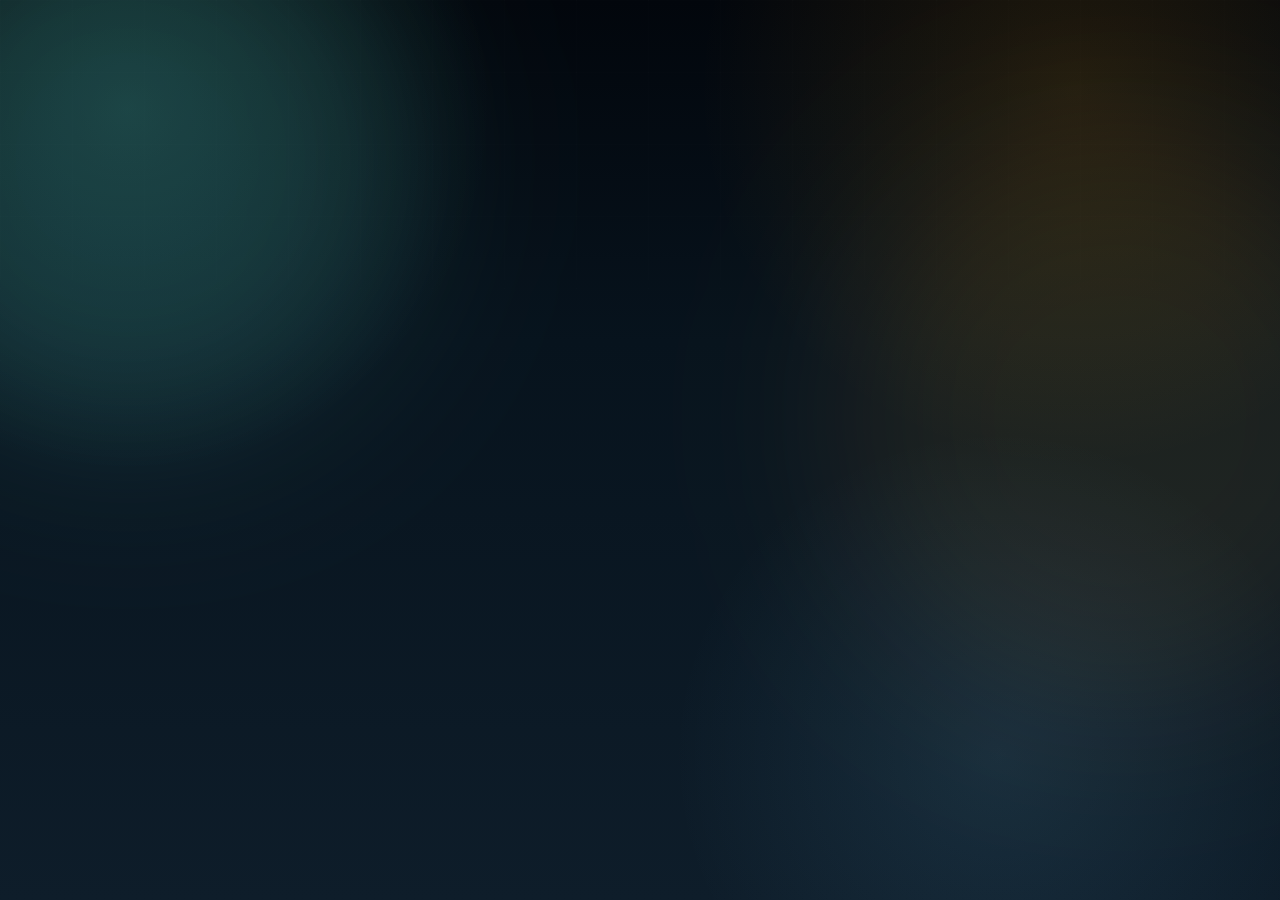
==== commit 2faab8c6: "Update state snapshot, enhance frontend functionality, and improve styles - Updated state_snapshot.j" ====
--- a/frontend/dashboard.html
+++ b/frontend/dashboard.html
@@ -112,7 +112,7 @@
               <dl id="live-state" class="kv-list"></dl>
             </div>
 
-            <div class="card">
+            <div class="card" id="charger-actions-card">
               <div class="panel-head slim">
                 <h3>Charger Actions</h3>
                 <span class="note">Update charger status and assign/unassign users</span>
@@ -143,12 +143,12 @@
               </div>
             </div>
 
-            <div class="card full-span">
+            <div class="card full-span" id="remote-commands-card">
               <div class="panel-head slim">
                 <h3>Remote Commands</h3>
               </div>
 
-<div class="command-grid">
+<div class="command-grid" id="command-grid">
                  <form id="force-start-form" class="command-card">
                    <h4>Start</h4>
                    <p class="note">Tries a real charger start first, then falls back to CPMS tracking.</p>
--- a/frontend/styles.css
+++ b/frontend/styles.css
@@ -2,24 +2,24 @@
 
 :root {
   color-scheme: dark;
-  --bg: #06111f;
-  --bg-2: #0b1730;
-  --bg-3: #050b16;
-  --panel: rgba(14, 22, 39, 0.78);
-  --panel-strong: rgba(10, 16, 30, 0.95);
-  --border: rgba(148, 163, 184, 0.16);
-  --border-strong: rgba(94, 234, 212, 0.34);
-  --text: #e7efff;
-  --muted: #90a6cb;
-  --accent: #67e8f9;
-  --accent-2: #a78bfa;
-  --accent-3: #fbbf24;
+  --bg: #07131d;
+  --bg-2: #0e1d2a;
+  --bg-3: #040913;
+  --panel: rgba(12, 20, 30, 0.76);
+  --panel-strong: rgba(7, 12, 20, 0.96);
+  --border: rgba(148, 163, 184, 0.18);
+  --border-strong: rgba(94, 234, 212, 0.4);
+  --text: #eef5ff;
+  --muted: #93a9c8;
+  --accent: #5eead4;
+  --accent-2: #f59e0b;
+  --accent-3: #7dd3fc;
   --danger: #fb7185;
   --warning: #fbbf24;
   --success: #34d399;
-  --shadow: 0 24px 70px rgba(2, 6, 23, 0.42);
-  --shadow-soft: 0 12px 32px rgba(2, 6, 23, 0.24);
-  --radius: 26px;
+  --shadow: 0 24px 72px rgba(2, 6, 23, 0.5);
+  --shadow-soft: 0 12px 30px rgba(2, 6, 23, 0.26);
+  --radius: 28px;
 }
 
 * {
@@ -37,10 +37,25 @@
   line-height: 1.5;
   color: var(--text);
   background:
-    radial-gradient(circle at 10% 15%, rgba(103, 232, 249, 0.16), transparent 28%),
-    radial-gradient(circle at 85% 10%, rgba(167, 139, 250, 0.16), transparent 30%),
-    radial-gradient(circle at 80% 85%, rgba(251, 191, 36, 0.08), transparent 28%),
-    linear-gradient(180deg, #030711 0%, var(--bg) 40%, var(--bg-2) 100%);
+    radial-gradient(circle at 10% 12%, rgba(94, 234, 212, 0.16), transparent 26%),
+    radial-gradient(circle at 84% 10%, rgba(245, 158, 11, 0.12), transparent 28%),
+    radial-gradient(circle at 78% 84%, rgba(125, 211, 252, 0.1), transparent 26%),
+    linear-gradient(180deg, #02060c 0%, var(--bg) 38%, var(--bg-2) 100%);
+  background-attachment: fixed;
+}
+
+body::before {
+  content: '';
+  position: fixed;
+  inset: 0;
+  pointer-events: none;
+  background-image:
+    linear-gradient(rgba(255, 255, 255, 0.03) 1px, transparent 1px),
+    linear-gradient(90deg, rgba(255, 255, 255, 0.03) 1px, transparent 1px);
+  background-size: 72px 72px;
+  mask-image: linear-gradient(180deg, rgba(0, 0, 0, 0.85), transparent 92%);
+  opacity: 0.42;
+  z-index: 0;
 }
 
 body.auth-locked {
@@ -100,12 +115,12 @@
   width: min(920px, 100%);
   margin: 0 auto;
   padding: 1.4rem;
-  border-radius: 30px;
-  border: 1px solid rgba(148, 163, 184, 0.18);
+  border-radius: 34px;
+  border: 1px solid rgba(148, 163, 184, 0.2);
   background:
-    radial-gradient(circle at top left, rgba(103, 232, 249, 0.14), transparent 34%),
-    radial-gradient(circle at bottom right, rgba(167, 139, 250, 0.14), transparent 32%),
-    linear-gradient(180deg, rgba(12, 18, 32, 0.96), rgba(7, 13, 24, 0.9));
+    radial-gradient(circle at top left, rgba(94, 234, 212, 0.14), transparent 34%),
+    radial-gradient(circle at bottom right, rgba(245, 158, 11, 0.12), transparent 32%),
+    linear-gradient(180deg, rgba(12, 18, 32, 0.96), rgba(6, 11, 20, 0.92));
   box-shadow: var(--shadow);
   backdrop-filter: blur(18px);
   animation: fade-up 420ms ease both;
@@ -122,8 +137,8 @@
   padding: 1.2rem;
   border-radius: 24px;
   background:
-    radial-gradient(circle at top left, rgba(94, 234, 212, 0.14), transparent 42%),
-    radial-gradient(circle at bottom right, rgba(124, 58, 237, 0.16), transparent 40%),
+    radial-gradient(circle at top left, rgba(94, 234, 212, 0.16), transparent 42%),
+    radial-gradient(circle at bottom right, rgba(245, 158, 11, 0.14), transparent 40%),
     rgba(2, 6, 23, 0.34);
 }
 
@@ -138,7 +153,9 @@
   padding: 1.2rem;
   border-radius: 24px;
   border: 1px solid var(--border);
-  background: linear-gradient(180deg, rgba(2, 6, 23, 0.58), rgba(2, 6, 23, 0.42));
+  background:
+    linear-gradient(180deg, rgba(2, 6, 23, 0.58), rgba(2, 6, 23, 0.42)),
+    radial-gradient(circle at top right, rgba(94, 234, 212, 0.08), transparent 38%);
 }
 
 .login-form label {
@@ -168,8 +185,8 @@
   justify-content: space-between;
   gap: 1rem;
   align-items: center;
-  padding: 2rem 0 1.15rem;
-  margin-bottom: 0.5rem;
+  padding: 2.2rem 0 1.25rem;
+  margin-bottom: 0.7rem;
   animation: fade-up 520ms ease both;
 }
 
@@ -218,8 +235,8 @@
 
 .layout {
   display: grid;
-  grid-template-columns: 334px minmax(0, 1fr);
-  gap: 1.15rem;
+  grid-template-columns: minmax(300px, 360px) minmax(0, 1fr);
+  gap: 1.2rem;
   padding-bottom: 2rem;
   align-items: start;
 }
@@ -227,15 +244,15 @@
 .panel,
 .card {
   background:
-    linear-gradient(180deg, rgba(12, 18, 32, 0.96), rgba(8, 13, 25, 0.9));
+    linear-gradient(180deg, rgba(12, 18, 32, 0.96), rgba(7, 12, 20, 0.92));
   border: 1px solid var(--border);
-  border-radius: var(--radius);
+  border-radius: 30px;
   box-shadow: var(--shadow-soft);
   backdrop-filter: blur(18px);
 }
 
 .panel {
-  padding: 1.15rem;
+  padding: 1.2rem;
 }
 
 .hero {
@@ -243,19 +260,28 @@
   position: relative;
   overflow: hidden;
   background:
-    radial-gradient(circle at top left, rgba(103, 232, 249, 0.1), transparent 36%),
-    radial-gradient(circle at bottom right, rgba(167, 139, 250, 0.12), transparent 34%),
-    linear-gradient(180deg, rgba(13, 20, 36, 0.98), rgba(9, 15, 28, 0.92));
+    radial-gradient(circle at top left, rgba(94, 234, 212, 0.12), transparent 36%),
+    radial-gradient(circle at bottom right, rgba(245, 158, 11, 0.14), transparent 34%),
+    linear-gradient(180deg, rgba(13, 20, 36, 0.98), rgba(7, 12, 20, 0.94));
+}
+
+.hero::before {
+  content: '';
+  position: absolute;
+  inset: 1rem;
+  border-radius: 26px;
+  border: 1px solid rgba(255, 255, 255, 0.05);
+  pointer-events: none;
 }
 
 .hero::after {
   content: '';
   position: absolute;
-  inset: auto -10% -45% auto;
-  width: 24rem;
-  height: 24rem;
+  inset: auto -8% -42% auto;
+  width: 26rem;
+  height: 26rem;
   border-radius: 999px;
-  background: radial-gradient(circle, rgba(103, 232, 249, 0.15), transparent 68%);
+  background: radial-gradient(circle, rgba(94, 234, 212, 0.14), transparent 68%);
   pointer-events: none;
 }
 
@@ -363,8 +389,8 @@
 
 .stats-grid {
   display: grid;
-  grid-template-columns: repeat(4, minmax(0, 1fr));
-  gap: 0.95rem;
+  grid-template-columns: repeat(6, minmax(0, 1fr));
+  gap: 0.9rem;
   margin-top: 1.15rem;
   position: relative;
   z-index: 1;
@@ -373,10 +399,12 @@
 .stat-card,
 .command-card {
   border: 1px solid var(--border);
-  border-radius: 20px;
-  background: linear-gradient(180deg, rgba(2, 6, 23, 0.46), rgba(2, 6, 23, 0.34));
+  border-radius: 22px;
+  background:
+    linear-gradient(180deg, rgba(2, 6, 23, 0.46), rgba(2, 6, 23, 0.3)),
+    radial-gradient(circle at top right, rgba(94, 234, 212, 0.08), transparent 34%);
   padding: 1rem;
-  box-shadow: 0 8px 24px rgba(2, 6, 23, 0.14);
+  box-shadow: 0 10px 28px rgba(2, 6, 23, 0.16);
 }
 
 .stat-card {
@@ -392,20 +420,28 @@
   width: 5rem;
   height: 5rem;
   border-radius: 999px;
-  background: radial-gradient(circle, rgba(103, 232, 249, 0.18), transparent 70%);
+  background: radial-gradient(circle, rgba(94, 234, 212, 0.18), transparent 70%);
   pointer-events: none;
 }
 
 .stat-card:nth-child(2)::before {
-  background: radial-gradient(circle, rgba(167, 139, 250, 0.18), transparent 70%);
+  background: radial-gradient(circle, rgba(245, 158, 11, 0.18), transparent 70%);
 }
 
 .stat-card:nth-child(3)::before {
-  background: radial-gradient(circle, rgba(251, 191, 36, 0.18), transparent 70%);
+  background: radial-gradient(circle, rgba(125, 211, 252, 0.18), transparent 70%);
 }
 
 .stat-card:nth-child(4)::before {
   background: radial-gradient(circle, rgba(52, 211, 153, 0.18), transparent 70%);
+}
+
+.stat-card:nth-child(5)::before {
+  background: radial-gradient(circle, rgba(216, 180, 254, 0.18), transparent 70%);
+}
+
+.stat-card:nth-child(6)::before {
+  background: radial-gradient(circle, rgba(251, 113, 133, 0.16), transparent 70%);
 }
 
 .stat-card span,
@@ -478,7 +514,7 @@
 .cp-item.active {
   border-color: rgba(103, 232, 249, 0.6);
   background:
-    radial-gradient(circle at top right, rgba(103, 232, 249, 0.12), transparent 30%),
+    radial-gradient(circle at top right, rgba(94, 234, 212, 0.12), transparent 30%),
     linear-gradient(180deg, rgba(10, 30, 34, 0.98), rgba(9, 15, 28, 0.98));
 }
 
@@ -505,7 +541,7 @@
 }
 
 .card {
-  padding: 1rem 1.05rem;
+  padding: 1.05rem 1.1rem;
 }
 
 .card h3,
@@ -557,7 +593,9 @@
   padding: 1rem;
   border: 1px solid var(--border);
   border-radius: 22px;
-  background: rgba(2, 6, 23, 0.34);
+  background:
+    linear-gradient(180deg, rgba(2, 6, 23, 0.34), rgba(2, 6, 23, 0.26)),
+    radial-gradient(circle at top left, rgba(94, 234, 212, 0.06), transparent 36%);
 }
 
 .admin-card h4 {
@@ -586,7 +624,9 @@
   gap: 0.45rem;
   border: 1px solid rgba(148, 163, 184, 0.16);
   border-radius: 18px;
-  background: rgba(15, 23, 42, 0.56);
+  background:
+    linear-gradient(180deg, rgba(15, 23, 42, 0.56), rgba(8, 12, 20, 0.58)),
+    radial-gradient(circle at top right, rgba(125, 211, 252, 0.05), transparent 35%);
   padding: 0.85rem;
 }
 
@@ -641,10 +681,11 @@
   align-items: center;
   gap: 0.45rem;
   border: 1px solid transparent;
-  border-radius: 16px;
-  padding: 0.82rem 1.05rem;
+  border-radius: 999px;
+  padding: 0.82rem 1.15rem;
   min-height: 2.75rem;
   font-weight: 700;
+  letter-spacing: 0.01em;
   text-decoration: none;
   transition: transform 0.18s ease, box-shadow 0.18s ease, opacity 0.18s ease;
 }
@@ -656,20 +697,20 @@
 
 .btn-primary {
   color: #04111a;
-  background: linear-gradient(135deg, #67e8f9, #c4b5fd);
-  box-shadow: 0 10px 24px rgba(103, 232, 249, 0.18);
+  background: linear-gradient(135deg, #5eead4, #f59e0b);
+  box-shadow: 0 12px 28px rgba(94, 234, 212, 0.18);
 }
 
 .btn-secondary {
   color: var(--text);
-  background: rgba(15, 23, 42, 0.9);
+  background: rgba(15, 23, 42, 0.92);
   border-color: var(--border);
 }
 
 .btn-warning {
   color: #1f1300;
   background: linear-gradient(135deg, #fbbf24, #fb7185);
-  box-shadow: 0 10px 24px rgba(251, 191, 36, 0.16);
+  box-shadow: 0 12px 28px rgba(251, 191, 36, 0.16);
 }
 
 .login-submit,
@@ -782,12 +823,12 @@
 
 .bg-orb {
   position: fixed;
-  width: 32rem;
-  height: 32rem;
+  width: 36rem;
+  height: 36rem;
   border-radius: 999px;
   filter: blur(80px);
   pointer-events: none;
-  opacity: 0.45;
+  opacity: 0.5;
   z-index: -1;
   mix-blend-mode: screen;
 }
@@ -795,13 +836,17 @@
 .bg-orb-a {
   top: -8rem;
   left: -10rem;
-  background: rgba(103, 232, 249, 0.24);
+  background: rgba(94, 234, 212, 0.24);
 }
 
 .bg-orb-b {
   top: 8rem;
   right: -8rem;
-  background: rgba(167, 139, 250, 0.24);
+  background: rgba(245, 158, 11, 0.18);
+}
+
+[hidden] {
+  display: none !important;
 }
 
 @keyframes fade-up {
